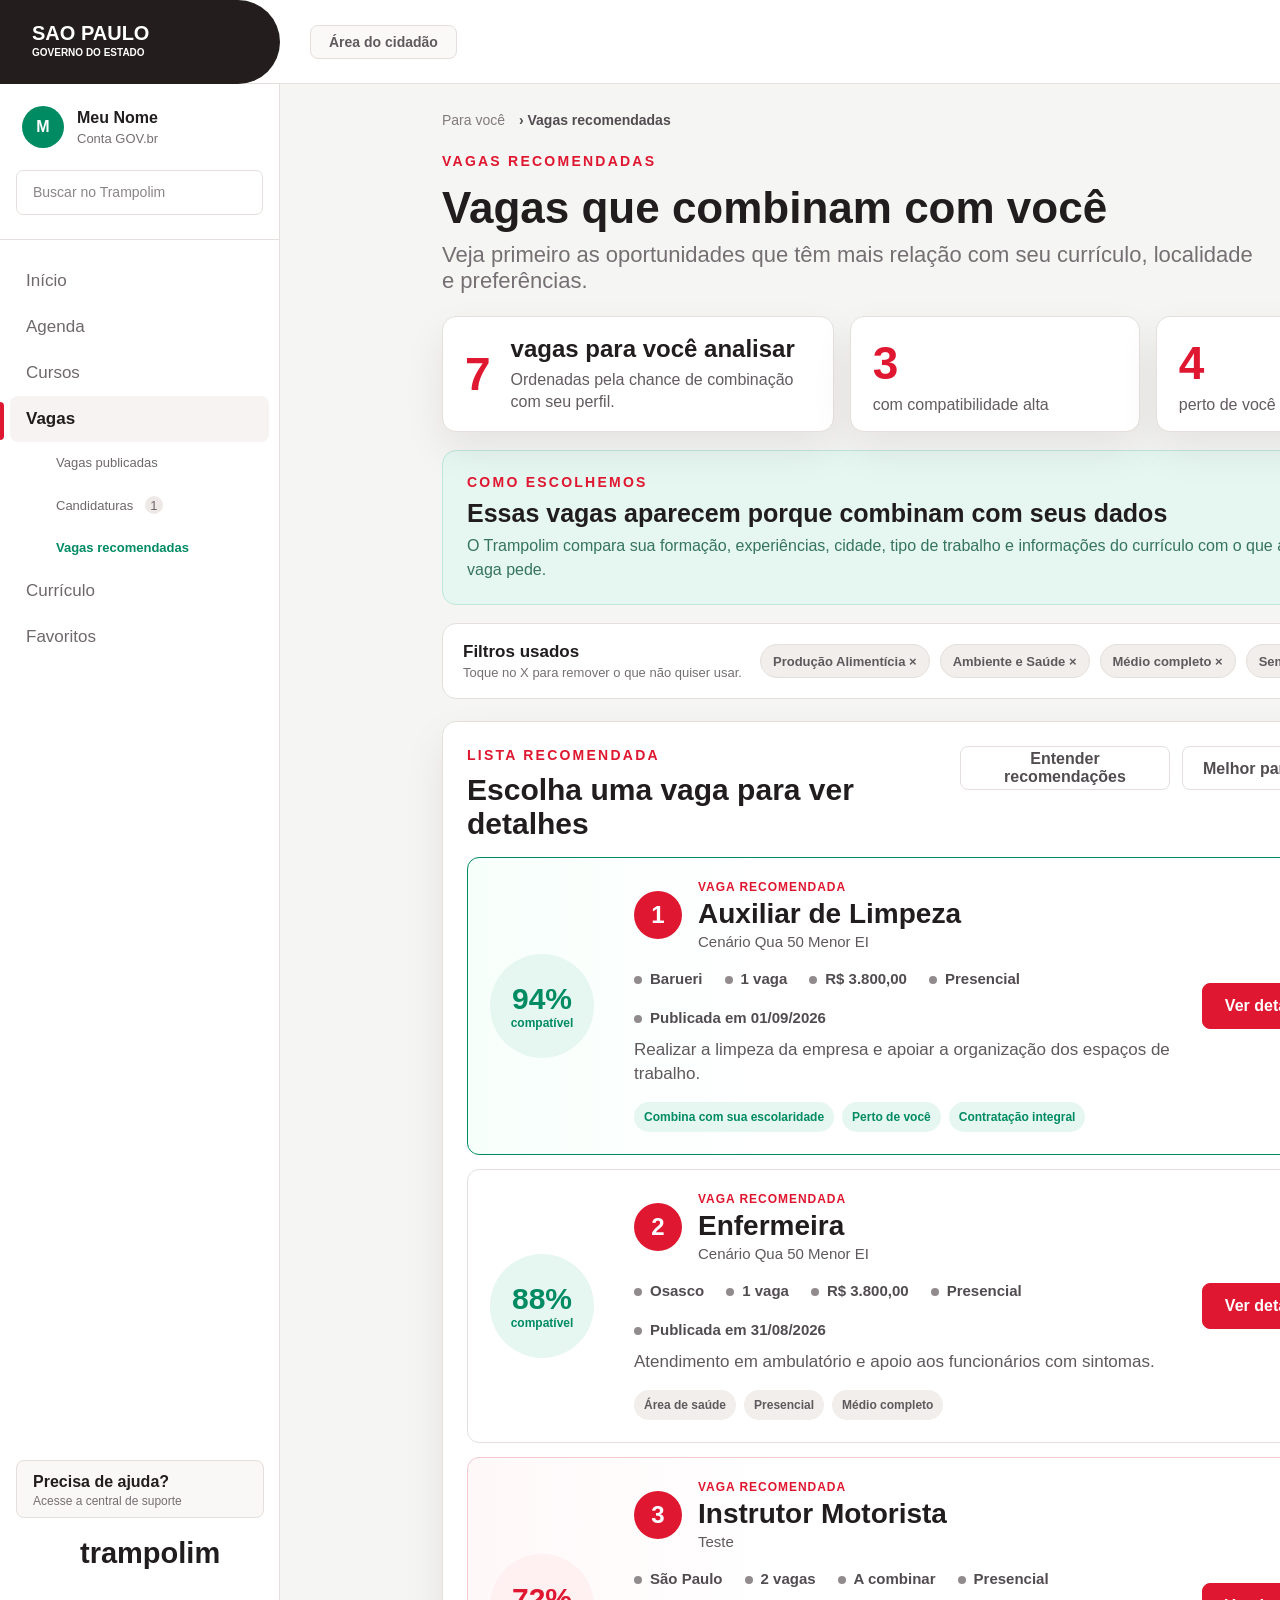
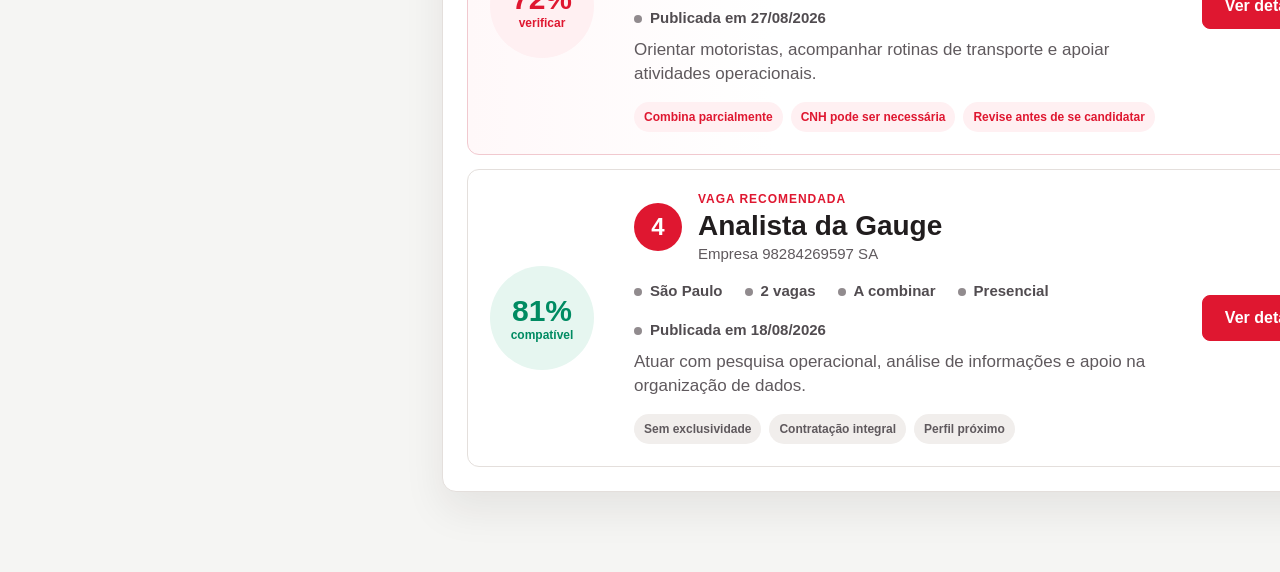
==== vagas-recomendadas/index.html @ df2d9403 "Adicionar rota limpa para vagas recomendadas" ====
<!doctype html>
<html lang="pt-BR">
<head>
  <meta charset="utf-8">
  <meta name="viewport" content="width=1920, initial-scale=1">
  <title>Trampolim - Vagas recomendadas UX</title>
  <link rel="stylesheet" href="../vagas-recomendadas-ux.css">
</head>
<body>
  <div class="canvas">
    <header class="topbar">
      <div class="brand"><strong>SAO PAULO</strong><small>GOVERNO DO ESTADO</small></div>
      <button class="area">Área do cidadão</button>
      <div class="top-actions"><span>A-</span><span>A+</span><span>Acessibilidade</span><b>M</b></div>
    </header>
    <aside class="sidebar">
      <section class="profile"><b>M</b><div><strong>Meu Nome</strong><small>Conta GOV.br</small></div></section>
      <div class="search">Buscar no Trampolim</div>
      <nav><a href="#">Início</a><a href="#">Agenda</a><a href="#">Cursos</a><a class="active" href="#">Vagas</a><small>Vagas publicadas</small><small>Candidaturas <em>1</em></small><small class="selected">Vagas recomendadas</small><a href="#">Currículo</a><a href="#">Favoritos</a></nav>
      <div class="help"><strong>Precisa de ajuda?</strong><small>Acesse a central de suporte</small></div>
      <div class="logo">trampolim</div>
    </aside>
    <main>
      <div class="crumb">Para você <strong>› Vagas recomendadas</strong></div>
      <section class="hero"><div><span>VAGAS RECOMENDADAS</span><h1>Vagas que combinam com você</h1><p>Veja primeiro as oportunidades que têm mais relação com seu currículo, localidade e preferências.</p></div><button>Atualizar recomendações</button></section>
      <section class="summary"><article class="summary-main"><strong>7</strong><div><h2>vagas para você analisar</h2><p>Ordenadas pela chance de combinação com seu perfil.</p></div></article><article><strong>3</strong><span>com compatibilidade alta</span></article><article><strong>4</strong><span>perto de você</span></article><article class="warning"><strong>75%</strong><span>do currículo preenchido</span><i><b></b></i></article></section>
      <section class="explain"><div><span>COMO ESCOLHEMOS</span><h2>Essas vagas aparecem porque combinam com seus dados</h2><p>O Trampolim compara sua formação, experiências, cidade, tipo de trabalho e informações do currículo com o que a vaga pede.</p></div><a href="#">Completar currículo</a></section>
      <section class="filters-used"><div><strong>Filtros usados</strong><p>Toque no X para remover o que não quiser usar.</p></div><button>Produção Alimentícia ×</button><button>Ambiente e Saúde ×</button><button>Médio completo ×</button><button>Sem exclusividade ×</button><button>Presencial ×</button><button class="clear">Limpar filtros</button></section>
      <div class="content-grid">
        <section class="recommended-list">
          <header class="list-head"><div><span>LISTA RECOMENDADA</span><h2>Escolha uma vaga para ver detalhes</h2></div><div class="head-actions"><button id="showGuide">Entender recomendações</button><select aria-label="Ordenar vagas"><option>Melhor para mim</option><option>Mais recentes</option><option>Maior salário</option></select></div></header>
          <article class="job-card best"><div class="compat"><strong>94%</strong><span>compatível</span></div><div class="job-content"><div class="job-title"><b>1</b><div><small>Vaga recomendada</small><h3>Auxiliar de Limpeza</h3><p>Cenário Qua 50 Menor EI</p></div></div><div class="job-info"><span>Barueri</span><span>1 vaga</span><span>R$ 3.800,00</span><span>Presencial</span><span>Publicada em 01/09/2026</span></div><p class="desc">Realizar a limpeza da empresa e apoiar a organização dos espaços de trabalho.</p><div class="why"><span>Combina com sua escolaridade</span><span>Perto de você</span><span>Contratação integral</span></div></div><button>Ver detalhes</button></article>
          <article class="job-card"><div class="compat"><strong>88%</strong><span>compatível</span></div><div class="job-content"><div class="job-title"><b>2</b><div><small>Vaga recomendada</small><h3>Enfermeira</h3><p>Cenário Qua 50 Menor EI</p></div></div><div class="job-info"><span>Osasco</span><span>1 vaga</span><span>R$ 3.800,00</span><span>Presencial</span><span>Publicada em 31/08/2026</span></div><p class="desc">Atendimento em ambulatório e apoio aos funcionários com sintomas.</p><div class="why"><span>Área de saúde</span><span>Presencial</span><span>Médio completo</span></div></div><button>Ver detalhes</button></article>
          <article class="job-card alert"><div class="compat"><strong>72%</strong><span>verificar</span></div><div class="job-content"><div class="job-title"><b>3</b><div><small>Vaga recomendada</small><h3>Instrutor Motorista</h3><p>Teste</p></div></div><div class="job-info"><span>São Paulo</span><span>2 vagas</span><span>A combinar</span><span>Presencial</span><span>Publicada em 27/08/2026</span></div><p class="desc">Orientar motoristas, acompanhar rotinas de transporte e apoiar atividades operacionais.</p><div class="why"><span>Combina parcialmente</span><span>CNH pode ser necessária</span><span>Revise antes de se candidatar</span></div></div><button>Ver detalhes</button></article>
          <article class="job-card"><div class="compat"><strong>81%</strong><span>compatível</span></div><div class="job-content"><div class="job-title"><b>4</b><div><small>Vaga recomendada</small><h3>Analista da Gauge</h3><p>Empresa 98284269597 SA</p></div></div><div class="job-info"><span>São Paulo</span><span>2 vagas</span><span>A combinar</span><span>Presencial</span><span>Publicada em 18/08/2026</span></div><p class="desc">Atuar com pesquisa operacional, análise de informações e apoio na organização de dados.</p><div class="why"><span>Sem exclusividade</span><span>Contratação integral</span><span>Perfil próximo</span></div></div><button>Ver detalhes</button></article>
        </section>
        <aside class="side-panel" id="guidePanel"><span>DICA SIMPLES</span><h2>Como escolher uma vaga?</h2><ol><li>Veja primeiro a porcentagem de compatibilidade.</li><li>Leia o motivo da recomendação.</li><li>Abra os detalhes antes de se candidatar.</li></ol><div class="complete"><strong>Melhore suas recomendações</strong><p>Quanto mais completo estiver seu currículo, melhores serão as vagas sugeridas.</p><button>Completar currículo</button></div></aside>
      </div>
    </main>
  </div>
  <script src="../vagas-recomendadas-ux.js"></script>
</body>
</html>
---- vagas-recomendadas-ux.css ----
:root{--bg:#f5f5f3;--panel:#fff;--ink:#211d1e;--muted:#756f73;--line:#e4dfdc;--red:#df1730;--green:#008b62;--soft:#e6f6f0;--dark:#231d1d;--cream:#fff3d8;--pink:#fff0f2;--shadow:0 18px 40px rgba(33,27,27,.08)}
*{box-sizing:border-box}html,body{margin:0;width:1920px;min-width:1920px;min-height:1600px;background:var(--bg);font-family:Inter,"Segoe UI",Arial,sans-serif;color:var(--ink)}button,input,select{font:inherit}.canvas{position:relative;width:1920px;min-height:1600px;background:var(--bg)}
.topbar{position:absolute;left:0;top:0;width:1920px;height:84px;background:#fff;border-bottom:1px solid var(--line)}.brand{position:absolute;left:0;top:0;width:280px;height:84px;border-radius:0 42px 42px 0;background:var(--dark);color:#fff;padding:24px 0 0 32px}.brand strong{display:block;font-size:20px;font-weight:800;line-height:18px}.brand small{display:block;margin-top:5px;font-size:10px;font-weight:800}.area{position:absolute;left:310px;top:25px;height:34px;padding:8px 18px;border:1px solid var(--line);border-radius:8px;background:#faf9f8;color:#5f595d;font-size:14px;font-weight:800}.top-actions{position:absolute;right:28px;top:19px;display:flex;align-items:center;gap:26px;font-size:14px;color:#514c50;font-weight:700}.top-actions b{width:40px;height:40px;border-radius:50%;display:grid;place-items:center;background:var(--dark);color:#fff}
.sidebar{position:absolute;left:0;top:84px;width:280px;height:1516px;background:#fff;border-right:1px solid var(--line)}.profile{height:86px;display:flex;align-items:center;gap:13px;padding-left:22px}.profile b{width:42px;height:42px;border-radius:50%;display:grid;place-items:center;background:var(--green);color:#fff}.profile strong,.profile small{display:block}.profile small{margin-top:4px;color:var(--muted);font-size:13px}.search{height:45px;margin:0 16px 24px;padding:13px 16px;border:1px solid var(--line);border-radius:7px;color:#8a8588;font-size:14px}nav{padding:18px 0;border-top:1px solid var(--line)}nav a,nav small{display:block;position:relative;margin:0 10px;padding:13px 16px;border-radius:8px;color:#6e686c;font-size:17px;text-decoration:none}nav a.active{background:#f6f3f2;color:var(--ink);font-weight:800}nav a.active:before{content:"";position:absolute;left:-10px;top:6px;width:4px;height:38px;border-radius:0 4px 4px 0;background:var(--red)}nav small{padding-left:46px;font-size:13px}.selected{color:var(--green)!important;font-weight:800}nav em{display:inline-grid;place-items:center;width:18px;height:18px;border-radius:50%;background:#eee9e7;font-style:normal;margin-left:8px}.help{position:absolute;left:16px;bottom:82px;width:248px;height:58px;border:1px solid var(--line);border-radius:8px;background:#faf8f7;padding:12px 16px}.help strong,.help small{display:block}.help small{margin-top:3px;font-size:12px;color:var(--muted)}.logo{position:absolute;left:80px;bottom:30px;font-size:29px;font-weight:800}
main{position:absolute;left:442px;top:112px;width:1310px;padding-bottom:80px}.crumb{height:40px;color:#817a7e;font-size:14px}.crumb strong{color:#514c50;margin-left:10px}.hero{display:flex;align-items:flex-end;justify-content:space-between;margin-bottom:22px}.hero span,.explain span,.list-head span,.side-panel>span{color:var(--red);font-size:14px;font-weight:800;letter-spacing:.16em}.hero h1{margin:12px 0 8px;font-size:44px;line-height:52px}.hero p{margin:0;max-width:820px;color:var(--muted);font-size:22px}.hero button{height:48px;padding:0 20px;border:1px solid var(--red);border-radius:8px;background:#fff;color:var(--red);font-weight:800}
.summary{display:grid;grid-template-columns:1.35fr 1fr 1fr 1fr;gap:16px;margin-bottom:18px}.summary article{height:116px;border:1px solid var(--line);border-radius:14px;background:#fff;box-shadow:var(--shadow);padding:22px}.summary-main{display:flex;align-items:center;gap:20px}.summary strong{display:block;color:var(--red);font-size:46px;line-height:48px}.summary h2{margin:0 0 6px;font-size:24px}.summary p,.summary span{margin:0;color:#625c60;font-size:16px;line-height:22px}.summary article:not(.summary-main) span{display:block;margin-top:7px}.warning{background:var(--cream)!important}.warning strong{color:var(--green)}.warning i{display:block;width:100%;height:7px;margin-top:12px;border-radius:99px;background:#ded9d6}.warning i b{display:block;width:75%;height:100%;border-radius:99px;background:var(--green)}
.explain{display:flex;justify-content:space-between;align-items:center;border:1px solid #bde7da;border-radius:14px;background:var(--soft);padding:22px 24px;margin-bottom:18px}.explain h2{margin:8px 0 6px;font-size:25px}.explain p{margin:0;max-width:850px;color:#35745f;font-size:16px;line-height:24px}.explain a{height:44px;padding:13px 18px;border-radius:8px;background:var(--green);color:#fff;text-decoration:none;font-weight:800}
.filters-used{display:flex;align-items:center;gap:10px;flex-wrap:wrap;border:1px solid var(--line);border-radius:14px;background:#fff;padding:18px 20px;margin-bottom:22px}.filters-used div{margin-right:8px}.filters-used strong{display:block;font-size:17px}.filters-used p{margin:3px 0 0;color:var(--muted);font-size:13px}.filters-used button{height:34px;padding:0 12px;border:1px solid var(--line);border-radius:999px;background:#f1eeec;color:#5f595d;font-size:13px;font-weight:800}.filters-used .clear{margin-left:auto;background:#fff;border-color:var(--red);color:var(--red)}
.content-grid{display:grid;grid-template-columns:1fr 340px;gap:22px;align-items:start}.recommended-list,.side-panel{border:1px solid var(--line);border-radius:14px;background:#fff;box-shadow:var(--shadow)}.recommended-list{padding:24px}.list-head{display:flex;justify-content:space-between;align-items:flex-start;margin-bottom:16px}.list-head h2{margin:9px 0 0;font-size:30px}.head-actions{display:flex;gap:12px}.head-actions button,.head-actions select{height:44px;border:1px solid var(--line);border-radius:8px;background:#fff;padding:0 16px;color:#514c50;font-weight:800}
.job-card{display:grid;grid-template-columns:124px 1fr 140px;gap:20px;align-items:center;min-height:236px;border:1px solid var(--line);border-radius:12px;background:#fff;padding:22px;margin-top:14px}.job-card.best{border-color:var(--green);background:linear-gradient(90deg,#f7fffb 0%,#fff 34%)}.job-card.alert{border-color:#f1c9cf;background:linear-gradient(90deg,#fff8f9 0%,#fff 34%)}.compat{width:104px;height:104px;border-radius:50%;display:grid;place-items:center;align-content:center;background:var(--soft);color:var(--green)}.alert .compat{background:var(--pink);color:var(--red)}.compat strong{font-size:30px}.compat span{font-size:12px;font-weight:800}.job-title{display:flex;align-items:center;gap:16px}.job-title>b{width:48px;height:48px;border-radius:50%;display:grid;place-items:center;background:var(--red);color:#fff;font-size:24px}.job-title small{display:block;color:var(--red);font-size:12px;font-weight:800;letter-spacing:.08em;text-transform:uppercase}.job-title h3{margin:4px 0 3px;font-size:28px}.job-title p{margin:0;color:#5f595d;font-size:15px}.job-info{display:flex;gap:22px;margin:20px 0 12px;color:#514c50;font-size:15px;font-weight:700;flex-wrap:wrap}.job-info span:before{content:"";display:inline-block;width:8px;height:8px;border-radius:50%;background:#918b8e;margin-right:8px}.desc{margin:0 0 16px;color:#5f595d;font-size:17px;line-height:24px}.why{display:flex;gap:8px;flex-wrap:wrap}.why span{padding:8px 10px;border-radius:999px;background:#f1eeec;color:#5f595d;font-size:12px;font-weight:800}.best .why span{background:var(--soft);color:var(--green)}.alert .why span{background:var(--pink);color:var(--red)}.job-card>button{height:46px;border:1px solid var(--red);border-radius:8px;background:var(--red);color:#fff;font-weight:800}
.side-panel{padding:24px;position:sticky;top:20px}.side-panel h2{margin:10px 0 16px;font-size:25px}.side-panel ol{margin:0;padding-left:22px;color:#514c50;font-size:16px;line-height:28px}.complete{margin-top:24px;padding:18px;border-radius:12px;background:var(--cream)}.complete strong{font-size:17px}.complete p{margin:8px 0 16px;color:#625c60;font-size:14px;line-height:21px}.complete button{width:100%;height:44px;border:1px solid var(--red);border-radius:8px;background:#fff;color:var(--red);font-weight:800}
@media(max-width:1200px){html,body{width:390px;min-width:390px}.canvas{width:390px}.topbar{width:390px}.brand{width:178px}.area,.sidebar{display:none}.top-actions{right:16px;gap:14px}.top-actions span:nth-child(3){display:none}main{position:relative;left:auto;top:104px;width:100%;padding:0 18px 40px}.hero{display:block}.hero h1{font-size:32px;line-height:38px}.hero p{font-size:18px}.hero button{margin-top:18px;width:100%}.summary{grid-template-columns:1fr}.explain{display:block}.explain a{display:block;margin-top:18px;text-align:center}.filters-used .clear{margin-left:0}.content-grid{grid-template-columns:1fr}.job-card{grid-template-columns:1fr}.compat{width:92px;height:92px}.job-card>button{width:100%}.side-panel{position:static}}
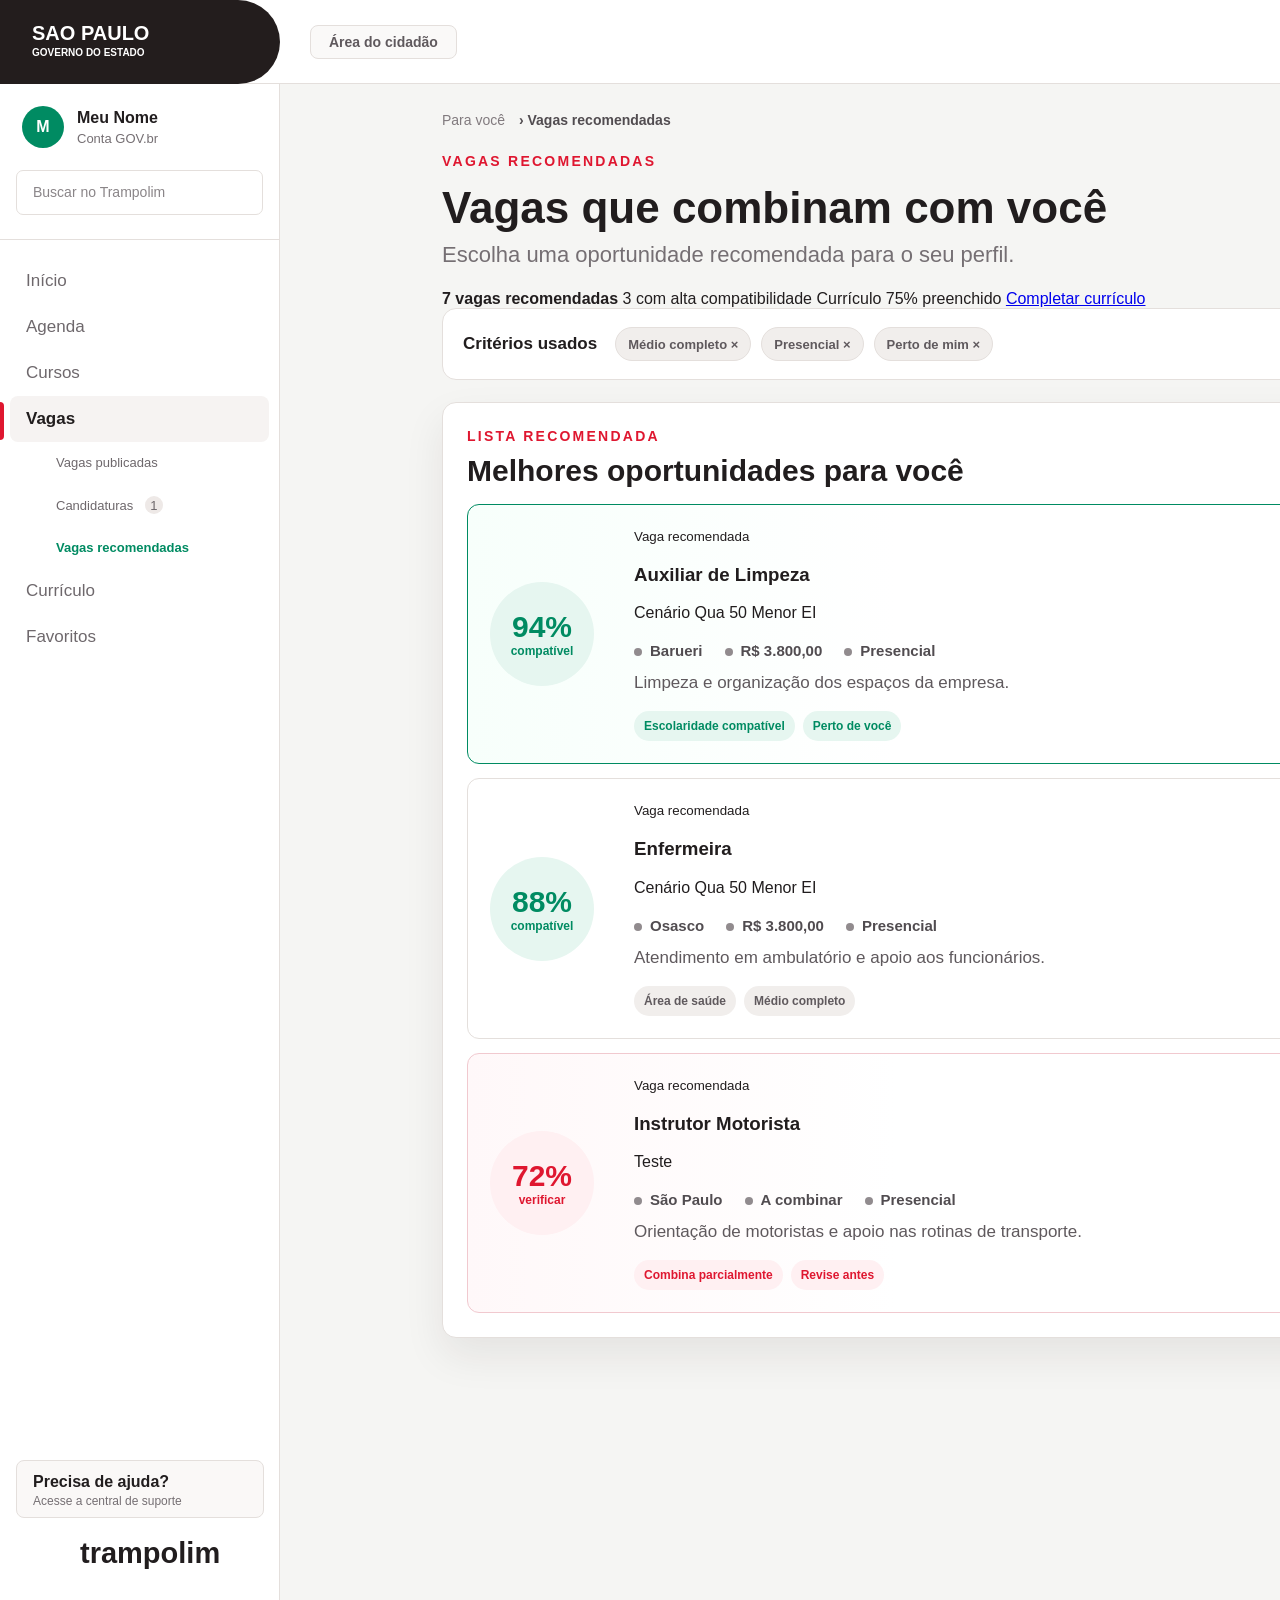
==== commit 32afb7bf: "Simplificar tela vagas recomendadas" ====
--- a/vagas-recomendadas/index.html
+++ b/vagas-recomendadas/index.html
@@ -3,8 +3,8 @@
 <head>
   <meta charset="utf-8">
   <meta name="viewport" content="width=1920, initial-scale=1">
-  <title>Trampolim - Vagas recomendadas UX</title>
-  <link rel="stylesheet" href="../vagas-recomendadas-ux.css">
+  <title>Trampolim - Vagas recomendadas</title>
+  <link rel="stylesheet" href="vagas-recomendadas-ux.css">
 </head>
 <body>
   <div class="canvas">
@@ -13,31 +13,68 @@
       <button class="area">Área do cidadão</button>
       <div class="top-actions"><span>A-</span><span>A+</span><span>Acessibilidade</span><b>M</b></div>
     </header>
+
     <aside class="sidebar">
       <section class="profile"><b>M</b><div><strong>Meu Nome</strong><small>Conta GOV.br</small></div></section>
       <div class="search">Buscar no Trampolim</div>
-      <nav><a href="#">Início</a><a href="#">Agenda</a><a href="#">Cursos</a><a class="active" href="#">Vagas</a><small>Vagas publicadas</small><small>Candidaturas <em>1</em></small><small class="selected">Vagas recomendadas</small><a href="#">Currículo</a><a href="#">Favoritos</a></nav>
+      <nav>
+        <a href="#">Início</a><a href="#">Agenda</a><a href="#">Cursos</a><a class="active" href="#">Vagas</a>
+        <small>Vagas publicadas</small><small>Candidaturas <em>1</em></small><small class="selected">Vagas recomendadas</small>
+        <a href="#">Currículo</a><a href="#">Favoritos</a>
+      </nav>
       <div class="help"><strong>Precisa de ajuda?</strong><small>Acesse a central de suporte</small></div>
       <div class="logo">trampolim</div>
     </aside>
+
     <main>
       <div class="crumb">Para você <strong>› Vagas recomendadas</strong></div>
-      <section class="hero"><div><span>VAGAS RECOMENDADAS</span><h1>Vagas que combinam com você</h1><p>Veja primeiro as oportunidades que têm mais relação com seu currículo, localidade e preferências.</p></div><button>Atualizar recomendações</button></section>
-      <section class="summary"><article class="summary-main"><strong>7</strong><div><h2>vagas para você analisar</h2><p>Ordenadas pela chance de combinação com seu perfil.</p></div></article><article><strong>3</strong><span>com compatibilidade alta</span></article><article><strong>4</strong><span>perto de você</span></article><article class="warning"><strong>75%</strong><span>do currículo preenchido</span><i><b></b></i></article></section>
-      <section class="explain"><div><span>COMO ESCOLHEMOS</span><h2>Essas vagas aparecem porque combinam com seus dados</h2><p>O Trampolim compara sua formação, experiências, cidade, tipo de trabalho e informações do currículo com o que a vaga pede.</p></div><a href="#">Completar currículo</a></section>
-      <section class="filters-used"><div><strong>Filtros usados</strong><p>Toque no X para remover o que não quiser usar.</p></div><button>Produção Alimentícia ×</button><button>Ambiente e Saúde ×</button><button>Médio completo ×</button><button>Sem exclusividade ×</button><button>Presencial ×</button><button class="clear">Limpar filtros</button></section>
-      <div class="content-grid">
-        <section class="recommended-list">
-          <header class="list-head"><div><span>LISTA RECOMENDADA</span><h2>Escolha uma vaga para ver detalhes</h2></div><div class="head-actions"><button id="showGuide">Entender recomendações</button><select aria-label="Ordenar vagas"><option>Melhor para mim</option><option>Mais recentes</option><option>Maior salário</option></select></div></header>
-          <article class="job-card best"><div class="compat"><strong>94%</strong><span>compatível</span></div><div class="job-content"><div class="job-title"><b>1</b><div><small>Vaga recomendada</small><h3>Auxiliar de Limpeza</h3><p>Cenário Qua 50 Menor EI</p></div></div><div class="job-info"><span>Barueri</span><span>1 vaga</span><span>R$ 3.800,00</span><span>Presencial</span><span>Publicada em 01/09/2026</span></div><p class="desc">Realizar a limpeza da empresa e apoiar a organização dos espaços de trabalho.</p><div class="why"><span>Combina com sua escolaridade</span><span>Perto de você</span><span>Contratação integral</span></div></div><button>Ver detalhes</button></article>
-          <article class="job-card"><div class="compat"><strong>88%</strong><span>compatível</span></div><div class="job-content"><div class="job-title"><b>2</b><div><small>Vaga recomendada</small><h3>Enfermeira</h3><p>Cenário Qua 50 Menor EI</p></div></div><div class="job-info"><span>Osasco</span><span>1 vaga</span><span>R$ 3.800,00</span><span>Presencial</span><span>Publicada em 31/08/2026</span></div><p class="desc">Atendimento em ambulatório e apoio aos funcionários com sintomas.</p><div class="why"><span>Área de saúde</span><span>Presencial</span><span>Médio completo</span></div></div><button>Ver detalhes</button></article>
-          <article class="job-card alert"><div class="compat"><strong>72%</strong><span>verificar</span></div><div class="job-content"><div class="job-title"><b>3</b><div><small>Vaga recomendada</small><h3>Instrutor Motorista</h3><p>Teste</p></div></div><div class="job-info"><span>São Paulo</span><span>2 vagas</span><span>A combinar</span><span>Presencial</span><span>Publicada em 27/08/2026</span></div><p class="desc">Orientar motoristas, acompanhar rotinas de transporte e apoiar atividades operacionais.</p><div class="why"><span>Combina parcialmente</span><span>CNH pode ser necessária</span><span>Revise antes de se candidatar</span></div></div><button>Ver detalhes</button></article>
-          <article class="job-card"><div class="compat"><strong>81%</strong><span>compatível</span></div><div class="job-content"><div class="job-title"><b>4</b><div><small>Vaga recomendada</small><h3>Analista da Gauge</h3><p>Empresa 98284269597 SA</p></div></div><div class="job-info"><span>São Paulo</span><span>2 vagas</span><span>A combinar</span><span>Presencial</span><span>Publicada em 18/08/2026</span></div><p class="desc">Atuar com pesquisa operacional, análise de informações e apoio na organização de dados.</p><div class="why"><span>Sem exclusividade</span><span>Contratação integral</span><span>Perfil próximo</span></div></div><button>Ver detalhes</button></article>
-        </section>
-        <aside class="side-panel" id="guidePanel"><span>DICA SIMPLES</span><h2>Como escolher uma vaga?</h2><ol><li>Veja primeiro a porcentagem de compatibilidade.</li><li>Leia o motivo da recomendação.</li><li>Abra os detalhes antes de se candidatar.</li></ol><div class="complete"><strong>Melhore suas recomendações</strong><p>Quanto mais completo estiver seu currículo, melhores serão as vagas sugeridas.</p><button>Completar currículo</button></div></aside>
-      </div>
+
+      <section class="hero">
+        <div><span>VAGAS RECOMENDADAS</span><h1>Vagas que combinam com você</h1><p>Escolha uma oportunidade recomendada para o seu perfil.</p></div>
+        <button>Atualizar lista</button>
+      </section>
+
+      <section class="overview">
+        <strong>7 vagas recomendadas</strong>
+        <span>3 com alta compatibilidade</span>
+        <span>Currículo 75% preenchido</span>
+        <a href="#">Completar currículo</a>
+      </section>
+
+      <section class="filters-used">
+        <div><strong>Critérios usados</strong></div>
+        <button>Médio completo ×</button>
+        <button>Presencial ×</button>
+        <button>Perto de mim ×</button>
+        <button class="clear">Limpar filtros</button>
+      </section>
+
+      <section class="recommended-list">
+        <header class="list-head">
+          <div><span>LISTA RECOMENDADA</span><h2>Melhores oportunidades para você</h2></div>
+          <select aria-label="Ordenar vagas"><option>Melhor para mim</option><option>Mais recentes</option><option>Maior salário</option></select>
+        </header>
+
+        <article class="job-card best">
+          <div class="compat"><strong>94%</strong><span>compatível</span></div>
+          <div class="job-content"><small>Vaga recomendada</small><h3>Auxiliar de Limpeza</h3><p class="company">Cenário Qua 50 Menor EI</p><div class="job-info"><span>Barueri</span><span>R$ 3.800,00</span><span>Presencial</span></div><p class="desc">Limpeza e organização dos espaços da empresa.</p><div class="why"><span>Escolaridade compatível</span><span>Perto de você</span></div></div>
+          <button>Ver detalhes</button>
+        </article>
+
+        <article class="job-card">
+          <div class="compat"><strong>88%</strong><span>compatível</span></div>
+          <div class="job-content"><small>Vaga recomendada</small><h3>Enfermeira</h3><p class="company">Cenário Qua 50 Menor EI</p><div class="job-info"><span>Osasco</span><span>R$ 3.800,00</span><span>Presencial</span></div><p class="desc">Atendimento em ambulatório e apoio aos funcionários.</p><div class="why"><span>Área de saúde</span><span>Médio completo</span></div></div>
+          <button>Ver detalhes</button>
+        </article>
+
+        <article class="job-card alert">
+          <div class="compat"><strong>72%</strong><span>verificar</span></div>
+          <div class="job-content"><small>Vaga recomendada</small><h3>Instrutor Motorista</h3><p class="company">Teste</p><div class="job-info"><span>São Paulo</span><span>A combinar</span><span>Presencial</span></div><p class="desc">Orientação de motoristas e apoio nas rotinas de transporte.</p><div class="why"><span>Combina parcialmente</span><span>Revise antes</span></div></div>
+          <button>Ver detalhes</button>
+        </article>
+      </section>
     </main>
   </div>
-  <script src="../vagas-recomendadas-ux.js"></script>
+  <script src="vagas-recomendadas-ux.js"></script>
 </body>
 </html>
--- a/vagas-recomendadas/vagas-recomendadas-ux.css
+++ b/vagas-recomendadas/vagas-recomendadas-ux.css
@@ -0,0 +1,12 @@
+:root{--bg:#f5f5f3;--panel:#fff;--ink:#211d1e;--muted:#756f73;--line:#e4dfdc;--red:#df1730;--green:#008b62;--soft:#e6f6f0;--dark:#231d1d;--cream:#fff3d8;--pink:#fff0f2;--shadow:0 18px 40px rgba(33,27,27,.08)}
+*{box-sizing:border-box}html,body{margin:0;width:1920px;min-width:1920px;min-height:1600px;background:var(--bg);font-family:Inter,"Segoe UI",Arial,sans-serif;color:var(--ink)}button,input,select{font:inherit}.canvas{position:relative;width:1920px;min-height:1600px;background:var(--bg)}
+.topbar{position:absolute;left:0;top:0;width:1920px;height:84px;background:#fff;border-bottom:1px solid var(--line)}.brand{position:absolute;left:0;top:0;width:280px;height:84px;border-radius:0 42px 42px 0;background:var(--dark);color:#fff;padding:24px 0 0 32px}.brand strong{display:block;font-size:20px;font-weight:800;line-height:18px}.brand small{display:block;margin-top:5px;font-size:10px;font-weight:800}.area{position:absolute;left:310px;top:25px;height:34px;padding:8px 18px;border:1px solid var(--line);border-radius:8px;background:#faf9f8;color:#5f595d;font-size:14px;font-weight:800}.top-actions{position:absolute;right:28px;top:19px;display:flex;align-items:center;gap:26px;font-size:14px;color:#514c50;font-weight:700}.top-actions b{width:40px;height:40px;border-radius:50%;display:grid;place-items:center;background:var(--dark);color:#fff}
+.sidebar{position:absolute;left:0;top:84px;width:280px;height:1516px;background:#fff;border-right:1px solid var(--line)}.profile{height:86px;display:flex;align-items:center;gap:13px;padding-left:22px}.profile b{width:42px;height:42px;border-radius:50%;display:grid;place-items:center;background:var(--green);color:#fff}.profile strong,.profile small{display:block}.profile small{margin-top:4px;color:var(--muted);font-size:13px}.search{height:45px;margin:0 16px 24px;padding:13px 16px;border:1px solid var(--line);border-radius:7px;color:#8a8588;font-size:14px}nav{padding:18px 0;border-top:1px solid var(--line)}nav a,nav small{display:block;position:relative;margin:0 10px;padding:13px 16px;border-radius:8px;color:#6e686c;font-size:17px;text-decoration:none}nav a.active{background:#f6f3f2;color:var(--ink);font-weight:800}nav a.active:before{content:"";position:absolute;left:-10px;top:6px;width:4px;height:38px;border-radius:0 4px 4px 0;background:var(--red)}nav small{padding-left:46px;font-size:13px}.selected{color:var(--green)!important;font-weight:800}nav em{display:inline-grid;place-items:center;width:18px;height:18px;border-radius:50%;background:#eee9e7;font-style:normal;margin-left:8px}.help{position:absolute;left:16px;bottom:82px;width:248px;height:58px;border:1px solid var(--line);border-radius:8px;background:#faf8f7;padding:12px 16px}.help strong,.help small{display:block}.help small{margin-top:3px;font-size:12px;color:var(--muted)}.logo{position:absolute;left:80px;bottom:30px;font-size:29px;font-weight:800}
+main{position:absolute;left:442px;top:112px;width:1310px;padding-bottom:80px}.crumb{height:40px;color:#817a7e;font-size:14px}.crumb strong{color:#514c50;margin-left:10px}.hero{display:flex;align-items:flex-end;justify-content:space-between;margin-bottom:22px}.hero span,.explain span,.list-head span,.side-panel>span{color:var(--red);font-size:14px;font-weight:800;letter-spacing:.16em}.hero h1{margin:12px 0 8px;font-size:44px;line-height:52px}.hero p{margin:0;max-width:820px;color:var(--muted);font-size:22px}.hero button{height:48px;padding:0 20px;border:1px solid var(--red);border-radius:8px;background:#fff;color:var(--red);font-weight:800}
+.summary{display:grid;grid-template-columns:1.35fr 1fr 1fr 1fr;gap:16px;margin-bottom:18px}.summary article{height:116px;border:1px solid var(--line);border-radius:14px;background:#fff;box-shadow:var(--shadow);padding:22px}.summary-main{display:flex;align-items:center;gap:20px}.summary strong{display:block;color:var(--red);font-size:46px;line-height:48px}.summary h2{margin:0 0 6px;font-size:24px}.summary p,.summary span{margin:0;color:#625c60;font-size:16px;line-height:22px}.summary article:not(.summary-main) span{display:block;margin-top:7px}.warning{background:var(--cream)!important}.warning strong{color:var(--green)}.warning i{display:block;width:100%;height:7px;margin-top:12px;border-radius:99px;background:#ded9d6}.warning i b{display:block;width:75%;height:100%;border-radius:99px;background:var(--green)}
+.explain{display:flex;justify-content:space-between;align-items:center;border:1px solid #bde7da;border-radius:14px;background:var(--soft);padding:22px 24px;margin-bottom:18px}.explain h2{margin:8px 0 6px;font-size:25px}.explain p{margin:0;max-width:850px;color:#35745f;font-size:16px;line-height:24px}.explain a{height:44px;padding:13px 18px;border-radius:8px;background:var(--green);color:#fff;text-decoration:none;font-weight:800}
+.filters-used{display:flex;align-items:center;gap:10px;flex-wrap:wrap;border:1px solid var(--line);border-radius:14px;background:#fff;padding:18px 20px;margin-bottom:22px}.filters-used div{margin-right:8px}.filters-used strong{display:block;font-size:17px}.filters-used p{margin:3px 0 0;color:var(--muted);font-size:13px}.filters-used button{height:34px;padding:0 12px;border:1px solid var(--line);border-radius:999px;background:#f1eeec;color:#5f595d;font-size:13px;font-weight:800}.filters-used .clear{margin-left:auto;background:#fff;border-color:var(--red);color:var(--red)}
+.content-grid{display:grid;grid-template-columns:1fr 340px;gap:22px;align-items:start}.recommended-list,.side-panel{border:1px solid var(--line);border-radius:14px;background:#fff;box-shadow:var(--shadow)}.recommended-list{padding:24px}.list-head{display:flex;justify-content:space-between;align-items:flex-start;margin-bottom:16px}.list-head h2{margin:9px 0 0;font-size:30px}.head-actions{display:flex;gap:12px}.head-actions button,.head-actions select{height:44px;border:1px solid var(--line);border-radius:8px;background:#fff;padding:0 16px;color:#514c50;font-weight:800}
+.job-card{display:grid;grid-template-columns:124px 1fr 140px;gap:20px;align-items:center;min-height:236px;border:1px solid var(--line);border-radius:12px;background:#fff;padding:22px;margin-top:14px}.job-card.best{border-color:var(--green);background:linear-gradient(90deg,#f7fffb 0%,#fff 34%)}.job-card.alert{border-color:#f1c9cf;background:linear-gradient(90deg,#fff8f9 0%,#fff 34%)}.compat{width:104px;height:104px;border-radius:50%;display:grid;place-items:center;align-content:center;background:var(--soft);color:var(--green)}.alert .compat{background:var(--pink);color:var(--red)}.compat strong{font-size:30px}.compat span{font-size:12px;font-weight:800}.job-title{display:flex;align-items:center;gap:16px}.job-title>b{width:48px;height:48px;border-radius:50%;display:grid;place-items:center;background:var(--red);color:#fff;font-size:24px}.job-title small{display:block;color:var(--red);font-size:12px;font-weight:800;letter-spacing:.08em;text-transform:uppercase}.job-title h3{margin:4px 0 3px;font-size:28px}.job-title p{margin:0;color:#5f595d;font-size:15px}.job-info{display:flex;gap:22px;margin:20px 0 12px;color:#514c50;font-size:15px;font-weight:700;flex-wrap:wrap}.job-info span:before{content:"";display:inline-block;width:8px;height:8px;border-radius:50%;background:#918b8e;margin-right:8px}.desc{margin:0 0 16px;color:#5f595d;font-size:17px;line-height:24px}.why{display:flex;gap:8px;flex-wrap:wrap}.why span{padding:8px 10px;border-radius:999px;background:#f1eeec;color:#5f595d;font-size:12px;font-weight:800}.best .why span{background:var(--soft);color:var(--green)}.alert .why span{background:var(--pink);color:var(--red)}.job-card>button{height:46px;border:1px solid var(--red);border-radius:8px;background:var(--red);color:#fff;font-weight:800}
+.side-panel{padding:24px;position:sticky;top:20px}.side-panel h2{margin:10px 0 16px;font-size:25px}.side-panel ol{margin:0;padding-left:22px;color:#514c50;font-size:16px;line-height:28px}.complete{margin-top:24px;padding:18px;border-radius:12px;background:var(--cream)}.complete strong{font-size:17px}.complete p{margin:8px 0 16px;color:#625c60;font-size:14px;line-height:21px}.complete button{width:100%;height:44px;border:1px solid var(--red);border-radius:8px;background:#fff;color:var(--red);font-weight:800}
+@media(max-width:1200px){html,body{width:390px;min-width:390px}.canvas{width:390px}.topbar{width:390px}.brand{width:178px}.area,.sidebar{display:none}.top-actions{right:16px;gap:14px}.top-actions span:nth-child(3){display:none}main{position:relative;left:auto;top:104px;width:100%;padding:0 18px 40px}.hero{display:block}.hero h1{font-size:32px;line-height:38px}.hero p{font-size:18px}.hero button{margin-top:18px;width:100%}.summary{grid-template-columns:1fr}.explain{display:block}.explain a{display:block;margin-top:18px;text-align:center}.filters-used .clear{margin-left:0}.content-grid{grid-template-columns:1fr}.job-card{grid-template-columns:1fr}.compat{width:92px;height:92px}.job-card>button{width:100%}.side-panel{position:static}}
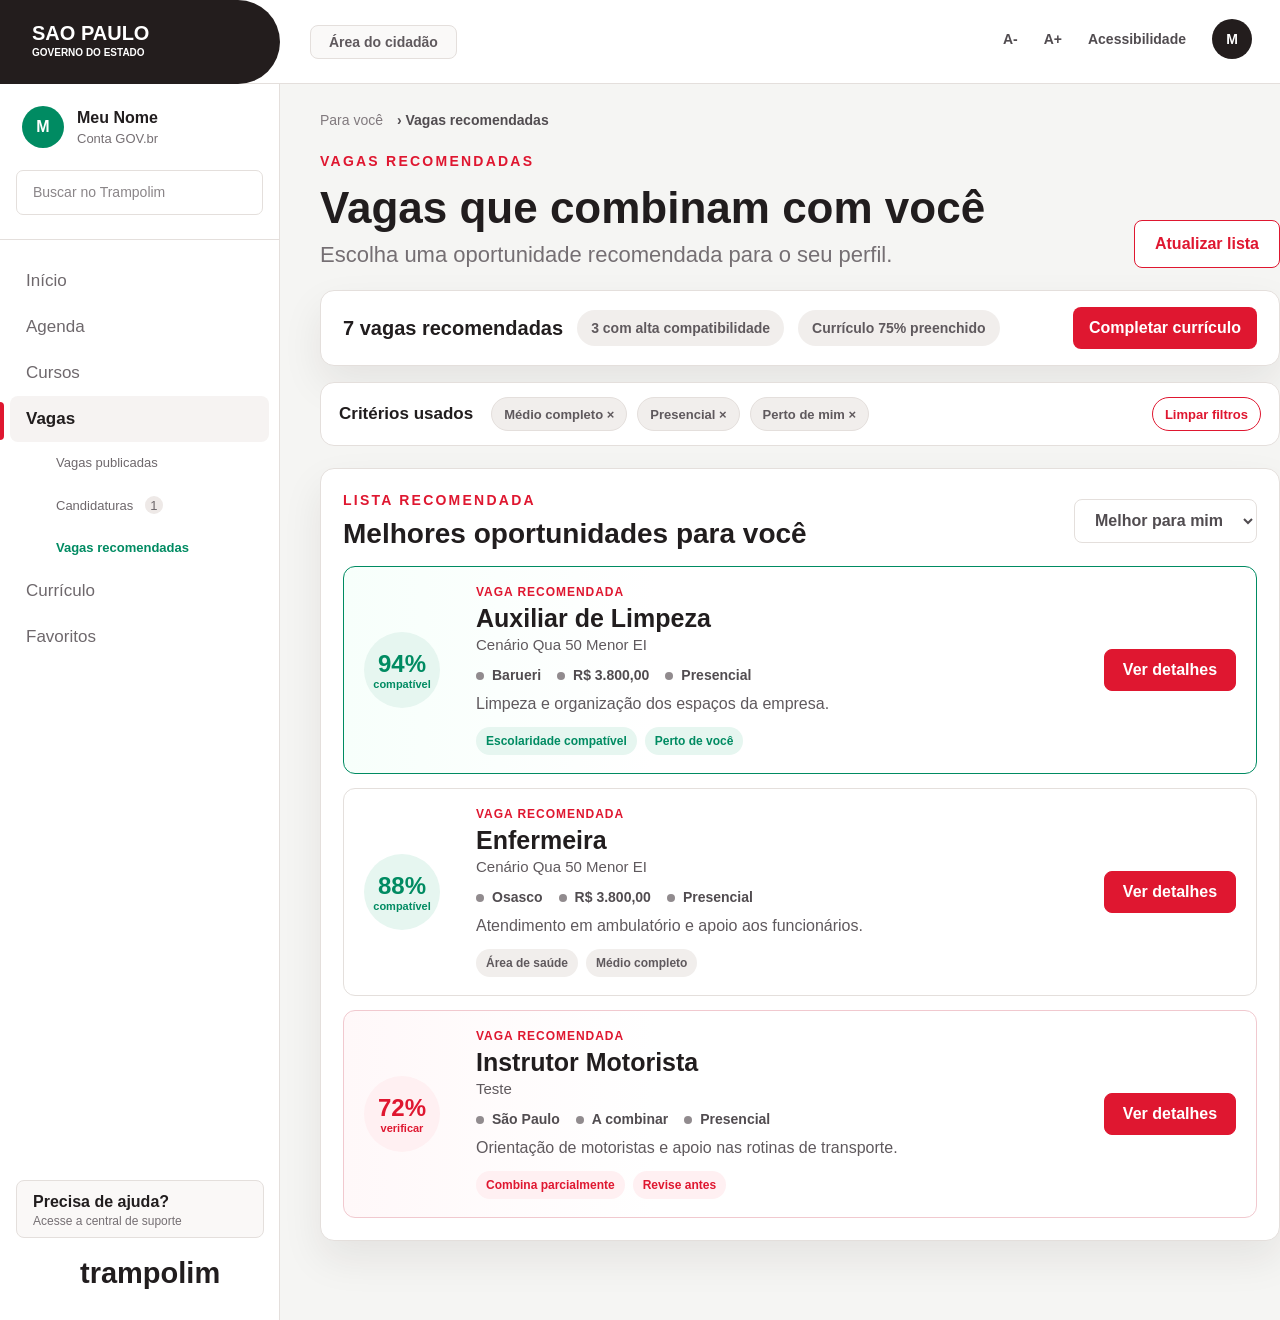
==== commit d55f98da: "Corrige viewport da página de vagas recomendadas" ====
--- a/vagas-recomendadas/index.html
+++ b/vagas-recomendadas/index.html
@@ -2,9 +2,10 @@
 <html lang="pt-BR">
 <head>
   <meta charset="utf-8">
-  <meta name="viewport" content="width=1920, initial-scale=1">
+  <meta name="viewport" content="width=device-width, initial-scale=1">
   <title>Trampolim - Vagas recomendadas</title>
   <link rel="stylesheet" href="vagas-recomendadas-ux.css">
+  <link rel="stylesheet" href="fix-zoom.css">
 </head>
 <body>
   <div class="canvas">
--- a/vagas-recomendadas/vagas-recomendadas-ux.css
+++ b/vagas-recomendadas/vagas-recomendadas-ux.css
@@ -1,12 +1,10 @@
 :root{--bg:#f5f5f3;--panel:#fff;--ink:#211d1e;--muted:#756f73;--line:#e4dfdc;--red:#df1730;--green:#008b62;--soft:#e6f6f0;--dark:#231d1d;--cream:#fff3d8;--pink:#fff0f2;--shadow:0 18px 40px rgba(33,27,27,.08)}
-*{box-sizing:border-box}html,body{margin:0;width:1920px;min-width:1920px;min-height:1600px;background:var(--bg);font-family:Inter,"Segoe UI",Arial,sans-serif;color:var(--ink)}button,input,select{font:inherit}.canvas{position:relative;width:1920px;min-height:1600px;background:var(--bg)}
+*{box-sizing:border-box}html,body{margin:0;width:1920px;min-width:1920px;min-height:1320px;background:var(--bg);font-family:Inter,"Segoe UI",Arial,sans-serif;color:var(--ink)}button,select{font:inherit}.canvas{position:relative;width:1920px;min-height:1320px;background:var(--bg)}
 .topbar{position:absolute;left:0;top:0;width:1920px;height:84px;background:#fff;border-bottom:1px solid var(--line)}.brand{position:absolute;left:0;top:0;width:280px;height:84px;border-radius:0 42px 42px 0;background:var(--dark);color:#fff;padding:24px 0 0 32px}.brand strong{display:block;font-size:20px;font-weight:800;line-height:18px}.brand small{display:block;margin-top:5px;font-size:10px;font-weight:800}.area{position:absolute;left:310px;top:25px;height:34px;padding:8px 18px;border:1px solid var(--line);border-radius:8px;background:#faf9f8;color:#5f595d;font-size:14px;font-weight:800}.top-actions{position:absolute;right:28px;top:19px;display:flex;align-items:center;gap:26px;font-size:14px;color:#514c50;font-weight:700}.top-actions b{width:40px;height:40px;border-radius:50%;display:grid;place-items:center;background:var(--dark);color:#fff}
-.sidebar{position:absolute;left:0;top:84px;width:280px;height:1516px;background:#fff;border-right:1px solid var(--line)}.profile{height:86px;display:flex;align-items:center;gap:13px;padding-left:22px}.profile b{width:42px;height:42px;border-radius:50%;display:grid;place-items:center;background:var(--green);color:#fff}.profile strong,.profile small{display:block}.profile small{margin-top:4px;color:var(--muted);font-size:13px}.search{height:45px;margin:0 16px 24px;padding:13px 16px;border:1px solid var(--line);border-radius:7px;color:#8a8588;font-size:14px}nav{padding:18px 0;border-top:1px solid var(--line)}nav a,nav small{display:block;position:relative;margin:0 10px;padding:13px 16px;border-radius:8px;color:#6e686c;font-size:17px;text-decoration:none}nav a.active{background:#f6f3f2;color:var(--ink);font-weight:800}nav a.active:before{content:"";position:absolute;left:-10px;top:6px;width:4px;height:38px;border-radius:0 4px 4px 0;background:var(--red)}nav small{padding-left:46px;font-size:13px}.selected{color:var(--green)!important;font-weight:800}nav em{display:inline-grid;place-items:center;width:18px;height:18px;border-radius:50%;background:#eee9e7;font-style:normal;margin-left:8px}.help{position:absolute;left:16px;bottom:82px;width:248px;height:58px;border:1px solid var(--line);border-radius:8px;background:#faf8f7;padding:12px 16px}.help strong,.help small{display:block}.help small{margin-top:3px;font-size:12px;color:var(--muted)}.logo{position:absolute;left:80px;bottom:30px;font-size:29px;font-weight:800}
-main{position:absolute;left:442px;top:112px;width:1310px;padding-bottom:80px}.crumb{height:40px;color:#817a7e;font-size:14px}.crumb strong{color:#514c50;margin-left:10px}.hero{display:flex;align-items:flex-end;justify-content:space-between;margin-bottom:22px}.hero span,.explain span,.list-head span,.side-panel>span{color:var(--red);font-size:14px;font-weight:800;letter-spacing:.16em}.hero h1{margin:12px 0 8px;font-size:44px;line-height:52px}.hero p{margin:0;max-width:820px;color:var(--muted);font-size:22px}.hero button{height:48px;padding:0 20px;border:1px solid var(--red);border-radius:8px;background:#fff;color:var(--red);font-weight:800}
-.summary{display:grid;grid-template-columns:1.35fr 1fr 1fr 1fr;gap:16px;margin-bottom:18px}.summary article{height:116px;border:1px solid var(--line);border-radius:14px;background:#fff;box-shadow:var(--shadow);padding:22px}.summary-main{display:flex;align-items:center;gap:20px}.summary strong{display:block;color:var(--red);font-size:46px;line-height:48px}.summary h2{margin:0 0 6px;font-size:24px}.summary p,.summary span{margin:0;color:#625c60;font-size:16px;line-height:22px}.summary article:not(.summary-main) span{display:block;margin-top:7px}.warning{background:var(--cream)!important}.warning strong{color:var(--green)}.warning i{display:block;width:100%;height:7px;margin-top:12px;border-radius:99px;background:#ded9d6}.warning i b{display:block;width:75%;height:100%;border-radius:99px;background:var(--green)}
-.explain{display:flex;justify-content:space-between;align-items:center;border:1px solid #bde7da;border-radius:14px;background:var(--soft);padding:22px 24px;margin-bottom:18px}.explain h2{margin:8px 0 6px;font-size:25px}.explain p{margin:0;max-width:850px;color:#35745f;font-size:16px;line-height:24px}.explain a{height:44px;padding:13px 18px;border-radius:8px;background:var(--green);color:#fff;text-decoration:none;font-weight:800}
-.filters-used{display:flex;align-items:center;gap:10px;flex-wrap:wrap;border:1px solid var(--line);border-radius:14px;background:#fff;padding:18px 20px;margin-bottom:22px}.filters-used div{margin-right:8px}.filters-used strong{display:block;font-size:17px}.filters-used p{margin:3px 0 0;color:var(--muted);font-size:13px}.filters-used button{height:34px;padding:0 12px;border:1px solid var(--line);border-radius:999px;background:#f1eeec;color:#5f595d;font-size:13px;font-weight:800}.filters-used .clear{margin-left:auto;background:#fff;border-color:var(--red);color:var(--red)}
-.content-grid{display:grid;grid-template-columns:1fr 340px;gap:22px;align-items:start}.recommended-list,.side-panel{border:1px solid var(--line);border-radius:14px;background:#fff;box-shadow:var(--shadow)}.recommended-list{padding:24px}.list-head{display:flex;justify-content:space-between;align-items:flex-start;margin-bottom:16px}.list-head h2{margin:9px 0 0;font-size:30px}.head-actions{display:flex;gap:12px}.head-actions button,.head-actions select{height:44px;border:1px solid var(--line);border-radius:8px;background:#fff;padding:0 16px;color:#514c50;font-weight:800}
-.job-card{display:grid;grid-template-columns:124px 1fr 140px;gap:20px;align-items:center;min-height:236px;border:1px solid var(--line);border-radius:12px;background:#fff;padding:22px;margin-top:14px}.job-card.best{border-color:var(--green);background:linear-gradient(90deg,#f7fffb 0%,#fff 34%)}.job-card.alert{border-color:#f1c9cf;background:linear-gradient(90deg,#fff8f9 0%,#fff 34%)}.compat{width:104px;height:104px;border-radius:50%;display:grid;place-items:center;align-content:center;background:var(--soft);color:var(--green)}.alert .compat{background:var(--pink);color:var(--red)}.compat strong{font-size:30px}.compat span{font-size:12px;font-weight:800}.job-title{display:flex;align-items:center;gap:16px}.job-title>b{width:48px;height:48px;border-radius:50%;display:grid;place-items:center;background:var(--red);color:#fff;font-size:24px}.job-title small{display:block;color:var(--red);font-size:12px;font-weight:800;letter-spacing:.08em;text-transform:uppercase}.job-title h3{margin:4px 0 3px;font-size:28px}.job-title p{margin:0;color:#5f595d;font-size:15px}.job-info{display:flex;gap:22px;margin:20px 0 12px;color:#514c50;font-size:15px;font-weight:700;flex-wrap:wrap}.job-info span:before{content:"";display:inline-block;width:8px;height:8px;border-radius:50%;background:#918b8e;margin-right:8px}.desc{margin:0 0 16px;color:#5f595d;font-size:17px;line-height:24px}.why{display:flex;gap:8px;flex-wrap:wrap}.why span{padding:8px 10px;border-radius:999px;background:#f1eeec;color:#5f595d;font-size:12px;font-weight:800}.best .why span{background:var(--soft);color:var(--green)}.alert .why span{background:var(--pink);color:var(--red)}.job-card>button{height:46px;border:1px solid var(--red);border-radius:8px;background:var(--red);color:#fff;font-weight:800}
-.side-panel{padding:24px;position:sticky;top:20px}.side-panel h2{margin:10px 0 16px;font-size:25px}.side-panel ol{margin:0;padding-left:22px;color:#514c50;font-size:16px;line-height:28px}.complete{margin-top:24px;padding:18px;border-radius:12px;background:var(--cream)}.complete strong{font-size:17px}.complete p{margin:8px 0 16px;color:#625c60;font-size:14px;line-height:21px}.complete button{width:100%;height:44px;border:1px solid var(--red);border-radius:8px;background:#fff;color:var(--red);font-weight:800}
-@media(max-width:1200px){html,body{width:390px;min-width:390px}.canvas{width:390px}.topbar{width:390px}.brand{width:178px}.area,.sidebar{display:none}.top-actions{right:16px;gap:14px}.top-actions span:nth-child(3){display:none}main{position:relative;left:auto;top:104px;width:100%;padding:0 18px 40px}.hero{display:block}.hero h1{font-size:32px;line-height:38px}.hero p{font-size:18px}.hero button{margin-top:18px;width:100%}.summary{grid-template-columns:1fr}.explain{display:block}.explain a{display:block;margin-top:18px;text-align:center}.filters-used .clear{margin-left:0}.content-grid{grid-template-columns:1fr}.job-card{grid-template-columns:1fr}.compat{width:92px;height:92px}.job-card>button{width:100%}.side-panel{position:static}}
+.sidebar{position:absolute;left:0;top:84px;width:280px;height:1236px;background:#fff;border-right:1px solid var(--line)}.profile{height:86px;display:flex;align-items:center;gap:13px;padding-left:22px}.profile b{width:42px;height:42px;border-radius:50%;display:grid;place-items:center;background:var(--green);color:#fff}.profile strong,.profile small{display:block}.profile small{margin-top:4px;color:var(--muted);font-size:13px}.search{height:45px;margin:0 16px 24px;padding:13px 16px;border:1px solid var(--line);border-radius:7px;color:#8a8588;font-size:14px}nav{padding:18px 0;border-top:1px solid var(--line)}nav a,nav small{display:block;position:relative;margin:0 10px;padding:13px 16px;border-radius:8px;color:#6e686c;font-size:17px;text-decoration:none}nav a.active{background:#f6f3f2;color:var(--ink);font-weight:800}nav a.active:before{content:"";position:absolute;left:-10px;top:6px;width:4px;height:38px;border-radius:0 4px 4px 0;background:var(--red)}nav small{padding-left:46px;font-size:13px}.selected{color:var(--green)!important;font-weight:800}nav em{display:inline-grid;place-items:center;width:18px;height:18px;border-radius:50%;background:#eee9e7;font-style:normal;margin-left:8px}.help{position:absolute;left:16px;bottom:82px;width:248px;height:58px;border:1px solid var(--line);border-radius:8px;background:#faf8f7;padding:12px 16px}.help strong,.help small{display:block}.help small{margin-top:3px;font-size:12px;color:var(--muted)}.logo{position:absolute;left:80px;bottom:30px;font-size:29px;font-weight:800}
+main{position:absolute;left:442px;top:112px;width:1310px;padding-bottom:80px}.crumb{height:40px;color:#817a7e;font-size:14px}.crumb strong{color:#514c50;margin-left:10px}.hero{display:flex;align-items:flex-end;justify-content:space-between;margin-bottom:22px}.hero span,.list-head span{color:var(--red);font-size:14px;font-weight:800;letter-spacing:.16em}.hero h1{margin:12px 0 8px;font-size:44px;line-height:52px}.hero p{margin:0;color:var(--muted);font-size:22px}.hero button{height:48px;padding:0 20px;border:1px solid var(--red);border-radius:8px;background:#fff;color:var(--red);font-weight:800}
+.overview{height:76px;display:flex;align-items:center;gap:14px;border:1px solid var(--line);border-radius:14px;background:#fff;box-shadow:var(--shadow);padding:0 22px;margin-bottom:16px}.overview strong{font-size:20px}.overview span{padding:10px 14px;border-radius:999px;background:#f1eeec;color:#5f595d;font-size:14px;font-weight:800}.overview a{margin-left:auto;height:42px;padding:12px 16px;border-radius:8px;background:var(--red);color:#fff;text-decoration:none;font-weight:800}
+.filters-used{display:flex;align-items:center;gap:10px;border:1px solid var(--line);border-radius:14px;background:#fff;padding:14px 18px;margin-bottom:22px}.filters-used strong{display:block;font-size:17px}.filters-used div{margin-right:8px}.filters-used button{height:34px;padding:0 12px;border:1px solid var(--line);border-radius:999px;background:#f1eeec;color:#5f595d;font-size:13px;font-weight:800}.filters-used .clear{margin-left:auto;background:#fff;border-color:var(--red);color:var(--red)}
+.recommended-list{border:1px solid var(--line);border-radius:14px;background:#fff;box-shadow:var(--shadow);padding:22px}.list-head{display:flex;justify-content:space-between;align-items:center;margin-bottom:16px}.list-head h2{margin:9px 0 0;font-size:28px}.list-head select{height:44px;border:1px solid var(--line);border-radius:8px;background:#fff;padding:0 16px;color:#514c50;font-weight:800}
+.job-card{display:grid;grid-template-columns:92px 1fr 132px;gap:20px;align-items:center;min-height:178px;border:1px solid var(--line);border-radius:12px;background:#fff;padding:18px 20px;margin-top:14px}.job-card.best{border-color:var(--green);background:linear-gradient(90deg,#f7fffb 0%,#fff 34%)}.job-card.alert{border-color:#f1c9cf;background:linear-gradient(90deg,#fff8f9 0%,#fff 34%)}.compat{width:76px;height:76px;border-radius:50%;display:grid;place-items:center;align-content:center;background:var(--soft);color:var(--green)}.alert .compat{background:var(--pink);color:var(--red)}.compat strong{font-size:24px}.compat span{font-size:11px;font-weight:800}.job-content small{display:block;color:var(--red);font-size:12px;font-weight:800;letter-spacing:.08em;text-transform:uppercase}.job-content h3{margin:5px 0 3px;font-size:25px}.company{margin:0;color:#5f595d;font-size:15px}.job-info{display:flex;gap:16px;margin:14px 0 10px;color:#514c50;font-size:14px;font-weight:700}.job-info span:before{content:"";display:inline-block;width:8px;height:8px;border-radius:50%;background:#918b8e;margin-right:8px}.desc{margin:0 0 12px;color:#5f595d;font-size:16px;line-height:22px}.why{display:flex;gap:8px;flex-wrap:wrap}.why span{padding:7px 10px;border-radius:999px;background:#f1eeec;color:#5f595d;font-size:12px;font-weight:800}.best .why span{background:var(--soft);color:var(--green)}.alert .why span{background:var(--pink);color:var(--red)}.job-card>button{height:42px;border:1px solid var(--red);border-radius:8px;background:var(--red);color:#fff;font-weight:800}
+@media(max-width:1200px){html,body{width:390px;min-width:390px}.canvas{width:390px}.topbar{width:390px}.brand{width:178px}.area,.sidebar{display:none}.top-actions{right:16px;gap:14px}.top-actions span:nth-child(3){display:none}main{position:relative;left:auto;top:104px;width:100%;padding:0 18px 40px}.hero{display:block}.hero h1{font-size:32px;line-height:38px}.hero p{font-size:18px}.hero button{margin-top:18px;width:100%}.overview,.filters-used{height:auto;display:block}.overview strong,.overview span,.overview a,.filters-used button{display:block;margin:0 0 10px}.job-card{grid-template-columns:1fr}.job-card>button{width:100%}}
--- a/vagas-recomendadas/fix-zoom.css
+++ b/vagas-recomendadas/fix-zoom.css
@@ -0,0 +1 @@
+html,body{width:100%!important;min-width:0!important;overflow-x:hidden!important}.canvas{width:100%!important;overflow:hidden!important}.topbar{width:100%!important}main{left:calc(280px + max(40px,(100vw - 280px - 1310px)/2))!important;right:auto!important;width:min(1310px,calc(100vw - 320px))!important;max-width:1310px!important}.overview,.filters-used,.recommended-list{max-width:100%!important;box-sizing:border-box!important}.job-card{grid-template-columns:92px minmax(0,1fr) 132px!important}.job-content{min-width:0!important}.job-info{flex-wrap:wrap!important}@media(max-width:1200px){main{left:300px!important;width:calc(100vw - 340px)!important}.job-card{grid-template-columns:1fr!important}}
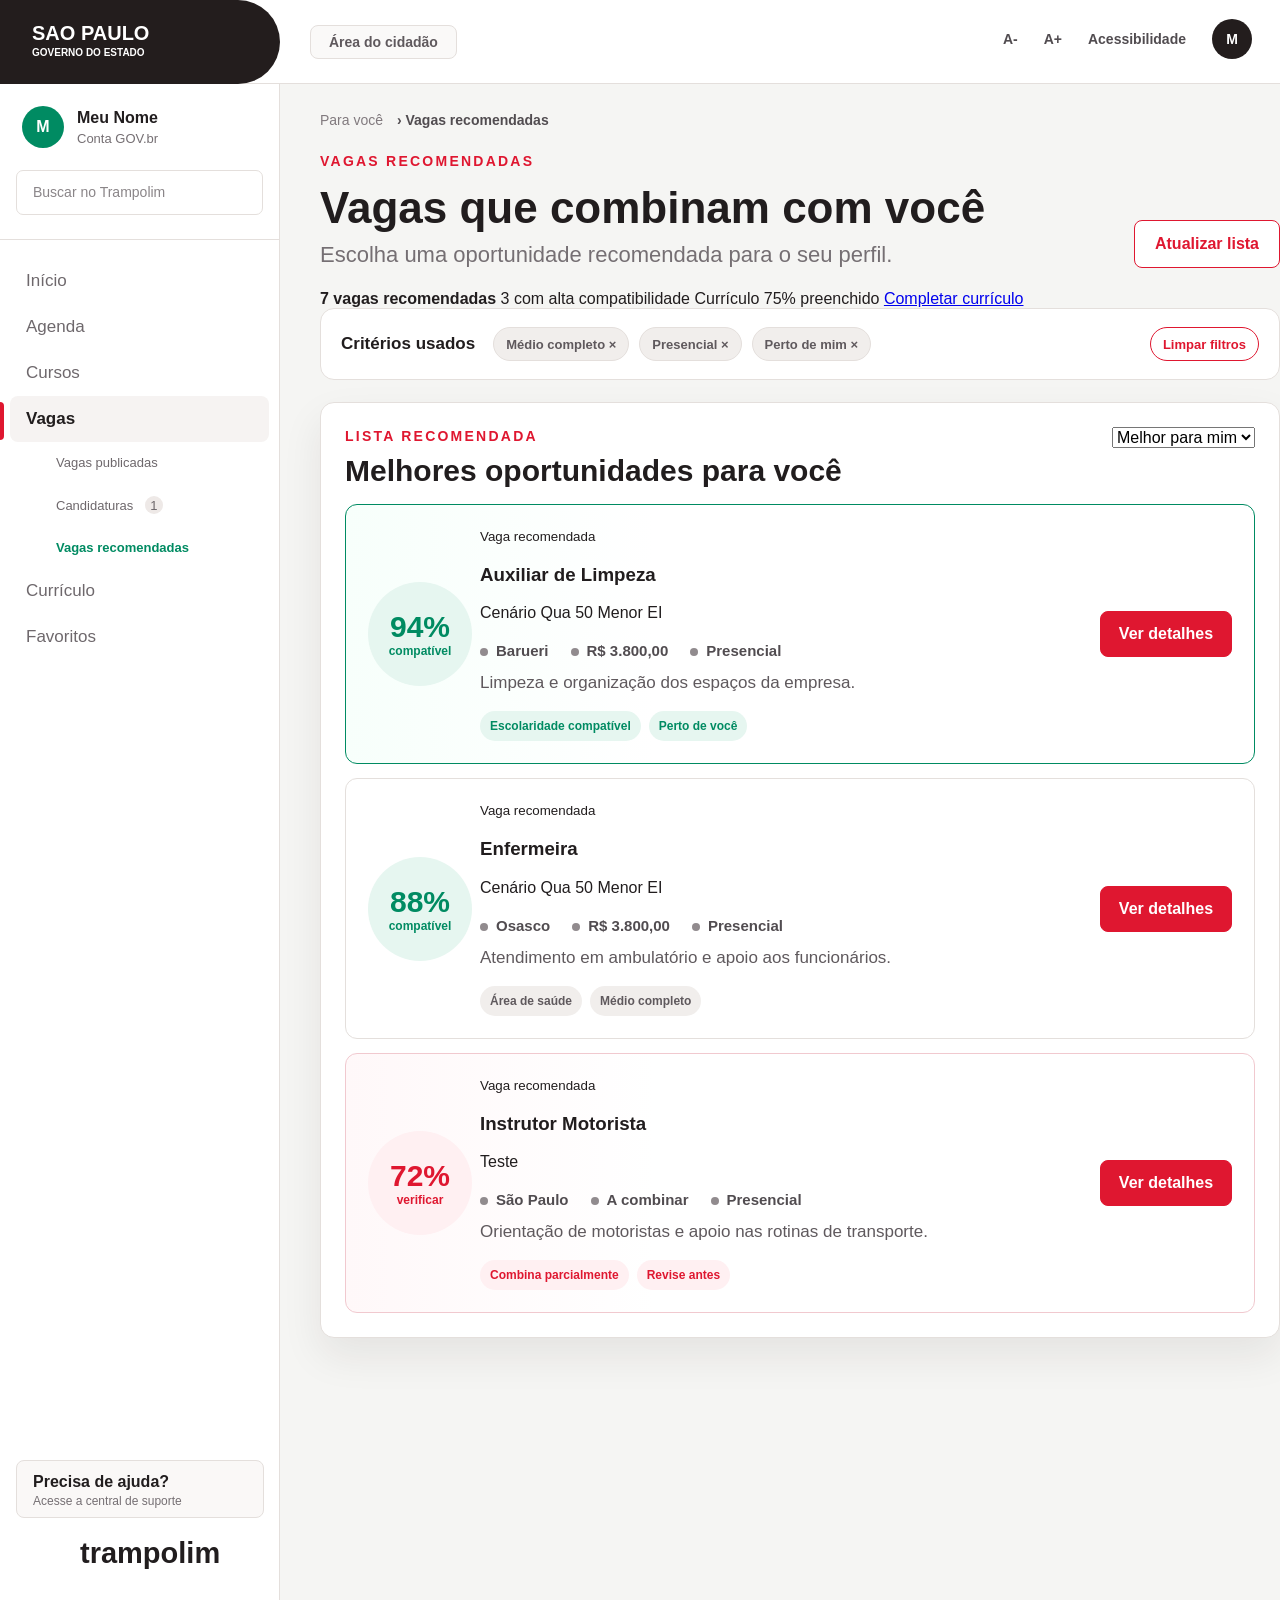
==== commit ef1f92b5: "Limpa e ajusta layout publicado de vagas recomendadas" ====
--- a/vagas-recomendadas/index.html
+++ b/vagas-recomendadas/index.html
@@ -4,7 +4,7 @@
   <meta charset="utf-8">
   <meta name="viewport" content="width=device-width, initial-scale=1">
   <title>Trampolim - Vagas recomendadas</title>
-  <link rel="stylesheet" href="vagas-recomendadas-ux.css">
+  <link rel="stylesheet" href="../vagas-recomendadas-ux.css">
   <link rel="stylesheet" href="fix-zoom.css">
 </head>
 <body>
@@ -76,6 +76,6 @@
       </section>
     </main>
   </div>
-  <script src="vagas-recomendadas-ux.js"></script>
+  <script src="../vagas-recomendadas-ux.js"></script>
 </body>
 </html>
--- a/vagas-recomendadas-ux.css
+++ b/vagas-recomendadas-ux.css
@@ -0,0 +1,12 @@
+:root{--bg:#f5f5f3;--panel:#fff;--ink:#211d1e;--muted:#756f73;--line:#e4dfdc;--red:#df1730;--green:#008b62;--soft:#e6f6f0;--dark:#231d1d;--cream:#fff3d8;--pink:#fff0f2;--shadow:0 18px 40px rgba(33,27,27,.08)}
+*{box-sizing:border-box}html,body{margin:0;width:1920px;min-width:1920px;min-height:1600px;background:var(--bg);font-family:Inter,"Segoe UI",Arial,sans-serif;color:var(--ink)}button,input,select{font:inherit}.canvas{position:relative;width:1920px;min-height:1600px;background:var(--bg)}
+.topbar{position:absolute;left:0;top:0;width:1920px;height:84px;background:#fff;border-bottom:1px solid var(--line)}.brand{position:absolute;left:0;top:0;width:280px;height:84px;border-radius:0 42px 42px 0;background:var(--dark);color:#fff;padding:24px 0 0 32px}.brand strong{display:block;font-size:20px;font-weight:800;line-height:18px}.brand small{display:block;margin-top:5px;font-size:10px;font-weight:800}.area{position:absolute;left:310px;top:25px;height:34px;padding:8px 18px;border:1px solid var(--line);border-radius:8px;background:#faf9f8;color:#5f595d;font-size:14px;font-weight:800}.top-actions{position:absolute;right:28px;top:19px;display:flex;align-items:center;gap:26px;font-size:14px;color:#514c50;font-weight:700}.top-actions b{width:40px;height:40px;border-radius:50%;display:grid;place-items:center;background:var(--dark);color:#fff}
+.sidebar{position:absolute;left:0;top:84px;width:280px;height:1516px;background:#fff;border-right:1px solid var(--line)}.profile{height:86px;display:flex;align-items:center;gap:13px;padding-left:22px}.profile b{width:42px;height:42px;border-radius:50%;display:grid;place-items:center;background:var(--green);color:#fff}.profile strong,.profile small{display:block}.profile small{margin-top:4px;color:var(--muted);font-size:13px}.search{height:45px;margin:0 16px 24px;padding:13px 16px;border:1px solid var(--line);border-radius:7px;color:#8a8588;font-size:14px}nav{padding:18px 0;border-top:1px solid var(--line)}nav a,nav small{display:block;position:relative;margin:0 10px;padding:13px 16px;border-radius:8px;color:#6e686c;font-size:17px;text-decoration:none}nav a.active{background:#f6f3f2;color:var(--ink);font-weight:800}nav a.active:before{content:"";position:absolute;left:-10px;top:6px;width:4px;height:38px;border-radius:0 4px 4px 0;background:var(--red)}nav small{padding-left:46px;font-size:13px}.selected{color:var(--green)!important;font-weight:800}nav em{display:inline-grid;place-items:center;width:18px;height:18px;border-radius:50%;background:#eee9e7;font-style:normal;margin-left:8px}.help{position:absolute;left:16px;bottom:82px;width:248px;height:58px;border:1px solid var(--line);border-radius:8px;background:#faf8f7;padding:12px 16px}.help strong,.help small{display:block}.help small{margin-top:3px;font-size:12px;color:var(--muted)}.logo{position:absolute;left:80px;bottom:30px;font-size:29px;font-weight:800}
+main{position:absolute;left:442px;top:112px;width:1310px;padding-bottom:80px}.crumb{height:40px;color:#817a7e;font-size:14px}.crumb strong{color:#514c50;margin-left:10px}.hero{display:flex;align-items:flex-end;justify-content:space-between;margin-bottom:22px}.hero span,.explain span,.list-head span,.side-panel>span{color:var(--red);font-size:14px;font-weight:800;letter-spacing:.16em}.hero h1{margin:12px 0 8px;font-size:44px;line-height:52px}.hero p{margin:0;max-width:820px;color:var(--muted);font-size:22px}.hero button{height:48px;padding:0 20px;border:1px solid var(--red);border-radius:8px;background:#fff;color:var(--red);font-weight:800}
+.summary{display:grid;grid-template-columns:1.35fr 1fr 1fr 1fr;gap:16px;margin-bottom:18px}.summary article{height:116px;border:1px solid var(--line);border-radius:14px;background:#fff;box-shadow:var(--shadow);padding:22px}.summary-main{display:flex;align-items:center;gap:20px}.summary strong{display:block;color:var(--red);font-size:46px;line-height:48px}.summary h2{margin:0 0 6px;font-size:24px}.summary p,.summary span{margin:0;color:#625c60;font-size:16px;line-height:22px}.summary article:not(.summary-main) span{display:block;margin-top:7px}.warning{background:var(--cream)!important}.warning strong{color:var(--green)}.warning i{display:block;width:100%;height:7px;margin-top:12px;border-radius:99px;background:#ded9d6}.warning i b{display:block;width:75%;height:100%;border-radius:99px;background:var(--green)}
+.explain{display:flex;justify-content:space-between;align-items:center;border:1px solid #bde7da;border-radius:14px;background:var(--soft);padding:22px 24px;margin-bottom:18px}.explain h2{margin:8px 0 6px;font-size:25px}.explain p{margin:0;max-width:850px;color:#35745f;font-size:16px;line-height:24px}.explain a{height:44px;padding:13px 18px;border-radius:8px;background:var(--green);color:#fff;text-decoration:none;font-weight:800}
+.filters-used{display:flex;align-items:center;gap:10px;flex-wrap:wrap;border:1px solid var(--line);border-radius:14px;background:#fff;padding:18px 20px;margin-bottom:22px}.filters-used div{margin-right:8px}.filters-used strong{display:block;font-size:17px}.filters-used p{margin:3px 0 0;color:var(--muted);font-size:13px}.filters-used button{height:34px;padding:0 12px;border:1px solid var(--line);border-radius:999px;background:#f1eeec;color:#5f595d;font-size:13px;font-weight:800}.filters-used .clear{margin-left:auto;background:#fff;border-color:var(--red);color:var(--red)}
+.content-grid{display:grid;grid-template-columns:1fr 340px;gap:22px;align-items:start}.recommended-list,.side-panel{border:1px solid var(--line);border-radius:14px;background:#fff;box-shadow:var(--shadow)}.recommended-list{padding:24px}.list-head{display:flex;justify-content:space-between;align-items:flex-start;margin-bottom:16px}.list-head h2{margin:9px 0 0;font-size:30px}.head-actions{display:flex;gap:12px}.head-actions button,.head-actions select{height:44px;border:1px solid var(--line);border-radius:8px;background:#fff;padding:0 16px;color:#514c50;font-weight:800}
+.job-card{display:grid;grid-template-columns:124px 1fr 140px;gap:20px;align-items:center;min-height:236px;border:1px solid var(--line);border-radius:12px;background:#fff;padding:22px;margin-top:14px}.job-card.best{border-color:var(--green);background:linear-gradient(90deg,#f7fffb 0%,#fff 34%)}.job-card.alert{border-color:#f1c9cf;background:linear-gradient(90deg,#fff8f9 0%,#fff 34%)}.compat{width:104px;height:104px;border-radius:50%;display:grid;place-items:center;align-content:center;background:var(--soft);color:var(--green)}.alert .compat{background:var(--pink);color:var(--red)}.compat strong{font-size:30px}.compat span{font-size:12px;font-weight:800}.job-title{display:flex;align-items:center;gap:16px}.job-title>b{width:48px;height:48px;border-radius:50%;display:grid;place-items:center;background:var(--red);color:#fff;font-size:24px}.job-title small{display:block;color:var(--red);font-size:12px;font-weight:800;letter-spacing:.08em;text-transform:uppercase}.job-title h3{margin:4px 0 3px;font-size:28px}.job-title p{margin:0;color:#5f595d;font-size:15px}.job-info{display:flex;gap:22px;margin:20px 0 12px;color:#514c50;font-size:15px;font-weight:700;flex-wrap:wrap}.job-info span:before{content:"";display:inline-block;width:8px;height:8px;border-radius:50%;background:#918b8e;margin-right:8px}.desc{margin:0 0 16px;color:#5f595d;font-size:17px;line-height:24px}.why{display:flex;gap:8px;flex-wrap:wrap}.why span{padding:8px 10px;border-radius:999px;background:#f1eeec;color:#5f595d;font-size:12px;font-weight:800}.best .why span{background:var(--soft);color:var(--green)}.alert .why span{background:var(--pink);color:var(--red)}.job-card>button{height:46px;border:1px solid var(--red);border-radius:8px;background:var(--red);color:#fff;font-weight:800}
+.side-panel{padding:24px;position:sticky;top:20px}.side-panel h2{margin:10px 0 16px;font-size:25px}.side-panel ol{margin:0;padding-left:22px;color:#514c50;font-size:16px;line-height:28px}.complete{margin-top:24px;padding:18px;border-radius:12px;background:var(--cream)}.complete strong{font-size:17px}.complete p{margin:8px 0 16px;color:#625c60;font-size:14px;line-height:21px}.complete button{width:100%;height:44px;border:1px solid var(--red);border-radius:8px;background:#fff;color:var(--red);font-weight:800}
+@media(max-width:1200px){html,body{width:390px;min-width:390px}.canvas{width:390px}.topbar{width:390px}.brand{width:178px}.area,.sidebar{display:none}.top-actions{right:16px;gap:14px}.top-actions span:nth-child(3){display:none}main{position:relative;left:auto;top:104px;width:100%;padding:0 18px 40px}.hero{display:block}.hero h1{font-size:32px;line-height:38px}.hero p{font-size:18px}.hero button{margin-top:18px;width:100%}.summary{grid-template-columns:1fr}.explain{display:block}.explain a{display:block;margin-top:18px;text-align:center}.filters-used .clear{margin-left:0}.content-grid{grid-template-columns:1fr}.job-card{grid-template-columns:1fr}.compat{width:92px;height:92px}.job-card>button{width:100%}.side-panel{position:static}}
